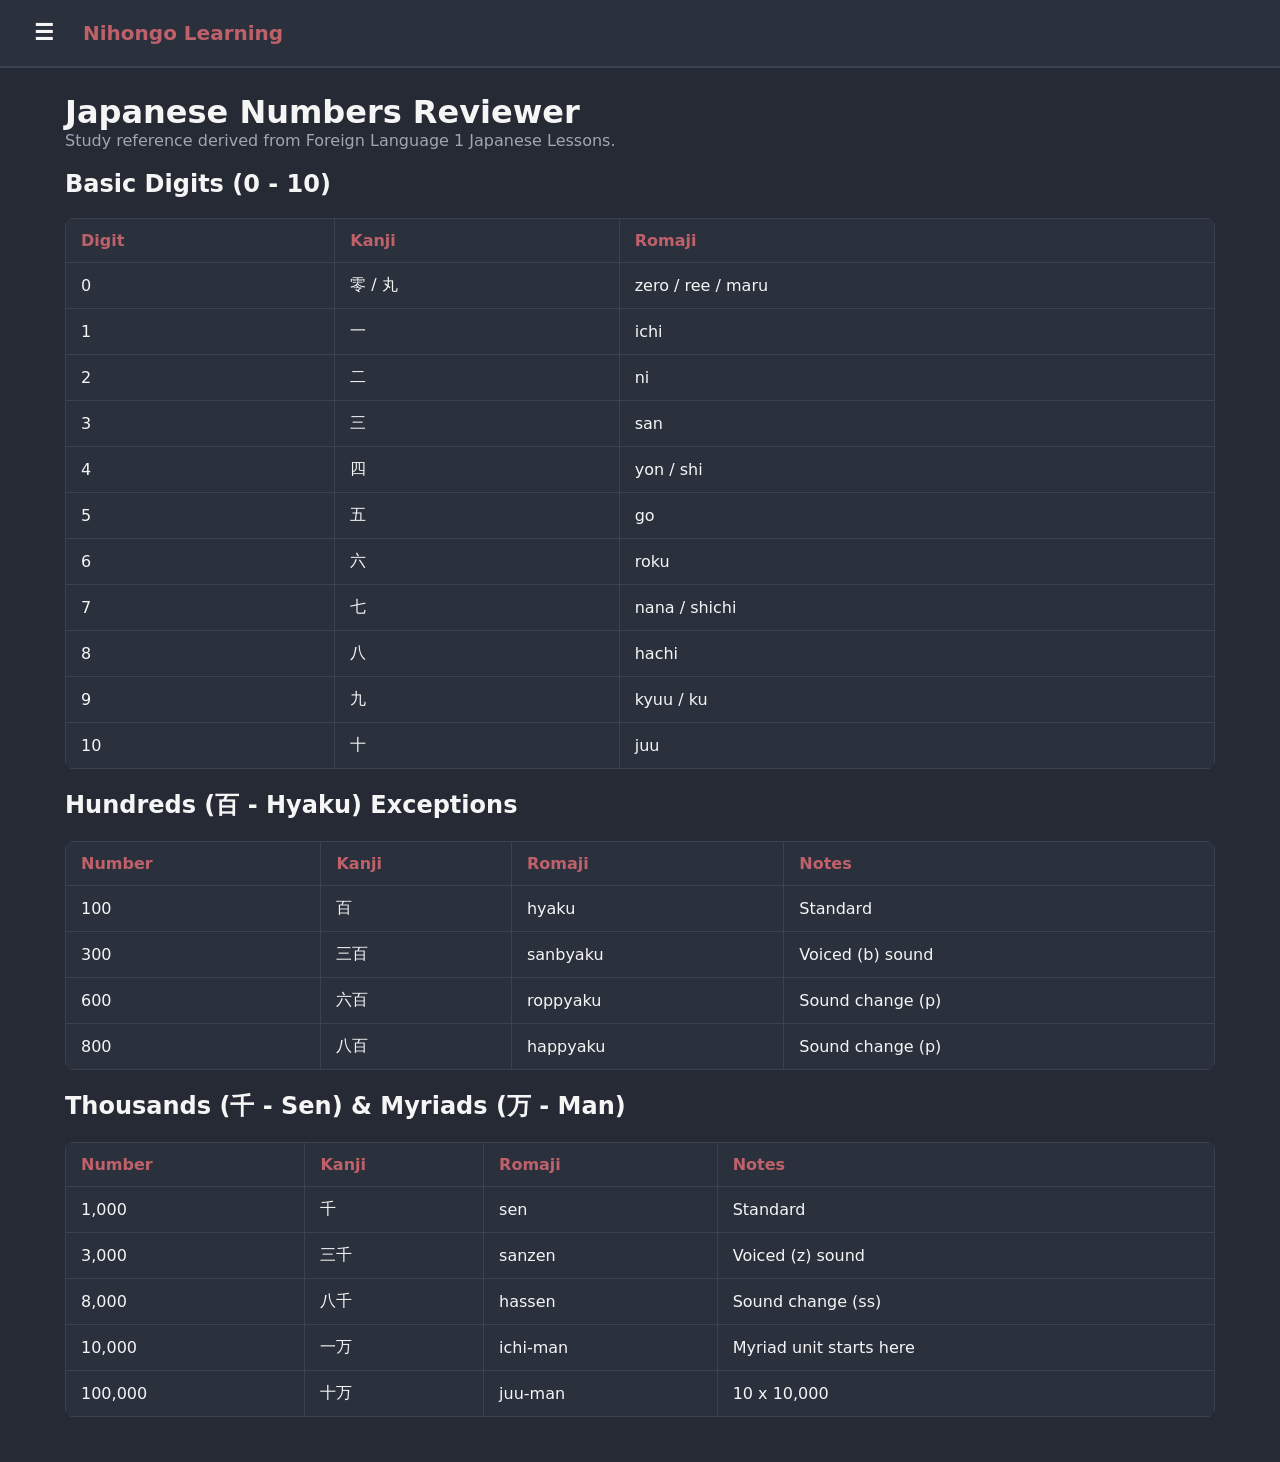
==== numbers-resource.html @ a534715d "feat: many new features/sections but broken links" ====
<!DOCTYPE html>
<html lang="en">
<head>
    <meta charset="UTF-8">
    <meta name="viewport" content="width=device-width, initial-scale=1.0">
    <title>Numbers Resource - Nihongo Learning</title>
    <link rel="stylesheet" href="style.css">
</head>
<body>

    <!-- Top Navigation Bar -->
    <header class="navbar">
        <button id="sidebar-toggle" class="icon-btn" onclick="toggleSidebar()">☰</button>
        <h1 onclick="switchView('dashboard')" class="app-title">Nihongo Learning</h1>
    </header>

    <!-- Collapsible Sidebar -->
    <aside id="sidebar" class="sidebar">
        <div class="sidebar-header">
            <button class="close-btn" onclick="toggleSidebar()">✕</button>
        </div>
        <nav class="sidebar-nav">
            <!-- <button onclick="switchView('dashboard')">Dashboard</button> -->
            <button onclick="switchView('hiragana')">Hiragana Quiz</button>
            <button onclick="switchView('katakana')">Katakana Quiz</button>
            <button onclick="switchView('numbers')">Numbers Quiz</button>
            <button onclick="switchView('time')">Clock Time Quiz</button>
            <button onclick="switchView('resources')">Learning Resources</button>
        </nav>
    </aside>

    <!-- Main Content -->
    <main class="main-content">
        <h1>Japanese Numbers Reviewer</h1>
        <p style="color: var(--text-muted); margin-bottom: 20px;">Study reference derived from Foreign Language 1 Japanese Lessons.</p>

        <h2>Basic Digits (0 - 10)</h2>
        <table class="reviewer-table">
            <thead>
                <tr><th>Digit</th><th>Kanji</th><th>Romaji</th></tr>
            </thead>
            <tbody>
                <tr><td>0</td><td>零 / 丸</td><td>zero / ree / maru</td></tr>
                <tr><td>1</td><td>一</td><td>ichi</td></tr>
                <tr><td>2</td><td>二</td><td>ni</td></tr>
                <tr><td>3</td><td>三</td><td>san</td></tr>
                <tr><td>4</td><td>四</td><td>yon / shi</td></tr>
                <tr><td>5</td><td>五</td><td>go</td></tr>
                <tr><td>6</td><td>六</td><td>roku</td></tr>
                <tr><td>7</td><td>七</td><td>nana / shichi</td></tr>
                <tr><td>8</td><td>八</td><td>hachi</td></tr>
                <tr><td>9</td><td>九</td><td>kyuu / ku</td></tr>
                <tr><td>10</td><td>十</td><td>juu</td></tr>
            </tbody>
        </table>

        <h2>Hundreds (百 - Hyaku) Exceptions</h2>
        <table class="reviewer-table">
            <thead>
                <tr><th>Number</th><th>Kanji</th><th>Romaji</th><th>Notes</th></tr>
            </thead>
            <tbody>
                <tr><td>100</td><td>百</td><td>hyaku</td><td>Standard</td></tr>
                <tr><td>300</td><td>三百</td><td>sanbyaku</td><td>Voiced (b) sound</td></tr>
                <tr><td>600</td><td>六百</td><td>roppyaku</td><td>Sound change (p)</td></tr>
                <tr><td>800</td><td>八百</td><td>happyaku</td><td>Sound change (p)</td></tr>
            </tbody>
        </table>

        <h2>Thousands (千 - Sen) & Myriads (万 - Man)</h2>
        <table class="reviewer-table">
            <thead>
                <tr><th>Number</th><th>Kanji</th><th>Romaji</th><th>Notes</th></tr>
            </thead>
            <tbody>
                <tr><td>1,000</td><td>千</td><td>sen</td><td>Standard</td></tr>
                <tr><td>3,000</td><td>三千</td><td>sanzen</td><td>Voiced (z) sound</td></tr>
                <tr><td>8,000</td><td>八千</td><td>hassen</td><td>Sound change (ss)</td></tr>
                <tr><td>10,000</td><td>一万</td><td>ichi-man</td><td>Myriad unit starts here</td></tr>
                <tr><td>100,000</td><td>十万</td><td>juu-man</td><td>10 x 10,000</td></tr>
            </tbody>
        </table>
    </main>

    <script src="script.js"></script>
</body>
</html>
---- style.css ----
:root {
    --primary: #bf616a;
    --primary-hover: #bf616a;
    --secondary: #2b313c;
    --bg-color: #252a34;
    --card-bg: #2b313c;
    --text-color: #f5f5f5;
    --text-muted: #a0a6b2;
    --border-color: #3b4252;
    --correct-bg: #2e3e38;
    --correct-border: #a3be8c;
    --incorrect-bg: #4c3238;
    --incorrect-border: #bf616a;
}

* {
    box-sizing: border-box;
    margin: 0;
    padding: 0;
}

body {
    font-family: 'Segoe UI', system-ui, -apple-system, BlinkMacSystemFont, Roboto, sans-serif;
    background-color: var(--bg-color);
    color: var(--text-color);
    min-height: 100vh;
    display: flex;
    flex-direction: column;
}

/* Navbar */
.navbar {
    background-color: var(--secondary);
    display: flex;
    align-items: center;
    padding: 12px 20px;
    border-bottom: 2px solid var(--border-color);
    position: sticky;
    top: 0;
    z-index: 100;
}

.icon-btn {
    background: transparent;
    border: none;
    color: var(--text-color);
    font-size: 22px;
    cursor: pointer;
    margin-right: 15px;
}

.app-title {
    font-size: 20px;
    font-weight: bold;
    color: var(--primary);
    cursor: pointer;
}

/* Sidebar */
.sidebar {
    position: fixed;
    top: 0;
    left: -260px;
    width: 260px;
    height: 100%;
    background-color: var(--secondary);
    border-right: 2px solid var(--border-color);
    z-index: 200;
    transition: left 0.3s ease;
    display: flex;
    flex-direction: column;
}

.sidebar.open {
    left: 0;
}

.sidebar-header {
    display: flex;
    justify-content: space-between;
    align-items: center;
    padding: 18px 20px;
    border-bottom: 1px solid var(--border-color);
    font-weight: bold;
    color: var(--primary);
}

.close-btn {
    background: transparent;
    border: none;
    color: var(--text-color);
    font-size: 18px;
    cursor: pointer;
}

.sidebar-nav {
    display: flex;
    flex-direction: column;
    padding: 15px 10px;
    gap: 8px;
}

.sidebar-nav button {
    background: transparent;
    color: var(--text-color);
    border: none;
    padding: 12px 15px;
    text-align: left;
    font-size: 15px;
    border-radius: 6px;
    cursor: pointer;
    transition: background 0.2s;
}

.sidebar-nav button:hover {
    background-color: var(--primary);
}

/* Main Layout & Views */
main {
    flex: 1;
    padding: 25px;
    max-width: 1200px;
    width: 100%;
    margin: 0 auto;
}

.view {
    display: none;
}

.view.active {
    display: block;
}

/* Dashboard */
.dashboard-hero {
    text-align: center;
    margin-bottom: 30px;
}

.dashboard-hero h2 {
    color: var(--text-color);
    font-size: 28px;
    margin-bottom: 8px;
}

.dashboard-hero p {
    color: var(--text-muted);
}

.section-title {
    font-size: 18px;
    font-weight: bold;
    color: var(--primary);
    margin: 25px 0 15px 0;
    border-left: 4px solid var(--primary);
    padding-left: 10px;
}

.dashboard-grid {
    display: grid;
    grid-template-columns: repeat(auto-fill, minmax(240px, 1fr));
    gap: 20px;
}

.dash-card {
    background-color: var(--card-bg);
    border-radius: 10px;
    padding: 22px;
    text-align: center;
    border: 1px solid var(--border-color);
    text-decoration: none;
    color: var(--text-color);
    transition: transform 0.2s, border-color 0.2s;
    display: flex;
    flex-direction: column;
    justify-content: space-between;
    cursor: pointer;
}

.dash-card:hover {
    transform: translateY(-4px);
    border-color: var(--primary);
}

.dash-icon {
    font-size: 36px;
    margin-bottom: 12px;
}

.dash-card h3 {
    margin-bottom: 8px;
    font-size: 18px;
}

.dash-card p {
    font-size: 13px;
    color: var(--text-muted);
    margin-bottom: 15px;
}

.primary-btn {
    background-color: var(--primary);
    color: white;
    border: none;
    padding: 10px 16px;
    border-radius: 6px;
    cursor: pointer;
    font-weight: bold;
    transition: opacity 0.2s;
}

.primary-btn:hover {
    opacity: 0.9;
}

#kana-quiz-title, .quiz-title {
    margin-bottom: 8px;
}

.section-margin {
    margin-bottom: 16px;
}

/* Controls */
.controls-wrapper {
    display: flex;
    flex-direction: column;
    gap: 12px;
    background-color: var(--card-bg);
    padding: 15px;
    border-radius: 8px;
    margin-bottom: 25px;
    border: 1px solid var(--border-color);
}

.control-group {
    display: flex;
    gap: 8px;
    flex-wrap: wrap;
    align-items: center;
}

.control-label {
    font-size: 13px;
    color: var(--text-muted);
    font-weight: bold;
    margin-right: 5px;
}

button {
    padding: 8px 14px;
    font-size: 13px;
    cursor: pointer;
    border: 1px solid var(--border-color);
    background-color: transparent;
    color: var(--text-color);
    border-radius: 6px;
    transition: all 0.2s ease-in-out;
    font-weight: bold;
}

button.active {
    background-color: var(--primary);
    border-color: var(--primary);
    color: white;
}

button.action-btn {
    border-color: var(--primary);
    color: var(--primary);
}

button.action-btn:hover {
    background-color: var(--primary);
    color: white;
}

button:hover:not(.action-btn):not(.active) {
    background-color: var(--border-color);
}

/* Quiz Cards Grid */
.grid {
    display: grid;
    grid-template-columns: repeat(auto-fill, minmax(160px, 1fr));
    gap: 15px;
}

.card {
    background-color: var(--card-bg);
    border-radius: 8px;
    padding: 18px 12px;
    display: flex;
    flex-direction: column;
    align-items: center;
    border: 1px solid var(--border-color);
}

.prompt-text {
    font-size: 26px;
    font-weight: bold;
    margin-bottom: 12px;
    height: 44px;
    display: flex;
    align-items: center;
    justify-content: center;
}

input {
    width: 100%;
    padding: 8px;
    box-sizing: border-box;
    border: 2px solid var(--border-color);
    background-color: var(--bg-color);
    color: var(--text-color);
    border-radius: 5px;
    text-align: center;
    font-size: 14px;
    outline: none;
    transition: border-color 0.2s, background-color 0.2s;
}

input.correct {
    border-color: var(--correct-border);
    background-color: var(--correct-bg);
}

input.incorrect {
    border-color: var(--incorrect-border);
    background-color: var(--incorrect-bg);
}

.answer-hint {
    margin-top: 8px;
    font-size: 12px;
    color: var(--primary);
    font-weight: bold;
    min-height: 15px;
    opacity: 0;
    transition: opacity 0.2s;
    word-break: break-word;
    text-align: center;
}

.show-answers .answer-hint {
    opacity: 1;
}

/* Reader Pages (HTML Reviewers) */
.reviewer-body {
    max-width: 900px;
    margin: 30px auto;
    padding: 20px;
}

.reviewer-table {
    width: 100%;
    border-collapse: collapse;
    margin: 20px 0;
    background-color: var(--card-bg);
    border-radius: 8px;
    overflow: hidden;
}

.reviewer-table th, .reviewer-table td {
    padding: 12px 15px;
    border: 1px solid var(--border-color);
    text-align: left;
}

.reviewer-table th {
    background-color: var(--secondary);
    color: var(--primary);
}
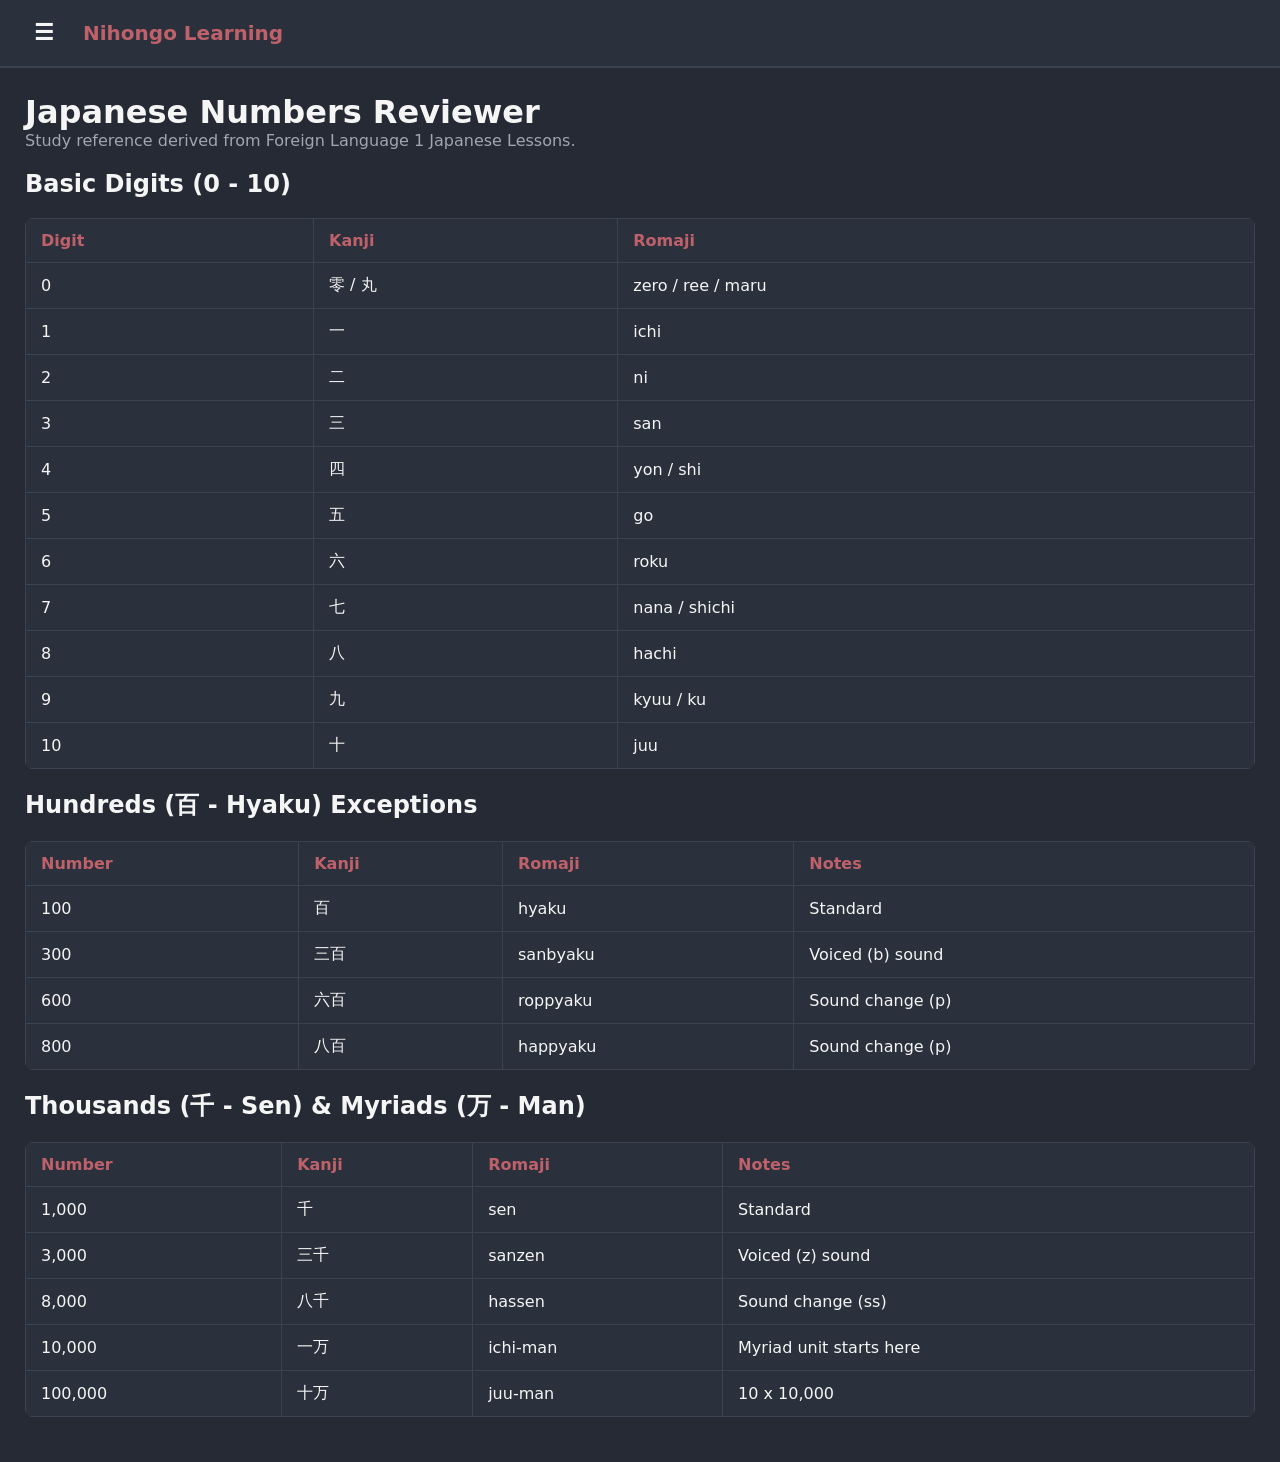
==== commit 47328739: "fix: all new feature bugs" ====
--- a/numbers-resource.html
+++ b/numbers-resource.html
@@ -20,7 +20,6 @@
             <button class="close-btn" onclick="toggleSidebar()">✕</button>
         </div>
         <nav class="sidebar-nav">
-            <!-- <button onclick="switchView('dashboard')">Dashboard</button> -->
             <button onclick="switchView('hiragana')">Hiragana Quiz</button>
             <button onclick="switchView('katakana')">Katakana Quiz</button>
             <button onclick="switchView('numbers')">Numbers Quiz</button>
--- a/style.css
+++ b/style.css
@@ -1,6 +1,6 @@
 :root {
     --primary: #bf616a;
-    --primary-hover: #bf616a;
+    --primary-hover: #d06f79;
     --secondary: #2b313c;
     --bg-color: #252a34;
     --card-bg: #2b313c;
@@ -120,7 +120,7 @@
 main {
     flex: 1;
     padding: 25px;
-    max-width: 1200px;
+    max-width: 1600px;
     width: 100%;
     margin: 0 auto;
 }
@@ -147,6 +147,12 @@
 
 .dashboard-hero p {
     color: var(--text-muted);
+}
+
+.dashboard-container {
+    max-width: 1200px;
+    margin: 0 auto;
+    width: 100%;
 }
 
 .section-title {
@@ -156,6 +162,7 @@
     margin: 25px 0 15px 0;
     border-left: 4px solid var(--primary);
     padding-left: 10px;
+    
 }
 
 .dashboard-grid {
@@ -208,11 +215,11 @@
     border-radius: 6px;
     cursor: pointer;
     font-weight: bold;
-    transition: opacity 0.2s;
+    transition: background-color 0.2s;
 }
 
 .primary-btn:hover {
-    opacity: 0.9;
+    background-color: var(--primary-hover);
 }
 
 #kana-quiz-title, .quiz-title {
@@ -284,14 +291,15 @@
 /* Quiz Cards Grid */
 .grid {
     display: grid;
-    grid-template-columns: repeat(auto-fill, minmax(160px, 1fr));
-    gap: 15px;
+    grid-template-columns: repeat(auto-fill, minmax(210px, 1fr)); /* Increased from 160px for wider cards */
+    gap: 20px; /* Slightly increased gap for larger cards */
+    align-items: start;
 }
 
 .card {
     background-color: var(--card-bg);
-    border-radius: 8px;
-    padding: 18px 12px;
+    border-radius: 10px;
+    padding: 24px 16px; /* Increased padding */
     display: flex;
     flex-direction: column;
     align-items: center;
@@ -299,13 +307,15 @@
 }
 
 .prompt-text {
-    font-size: 26px;
+    font-size: 32px; /* Reduced from 26px so long kanji/time strings fit cleanly */
     font-weight: bold;
     margin-bottom: 12px;
-    height: 44px;
+    height: 48px; /* Fixed height for 1-2 lines of prompt text */
     display: flex;
     align-items: center;
     justify-content: center;
+    text-align: center;
+    word-break: break-word;
 }
 
 input {
@@ -334,27 +344,25 @@
 
 .answer-hint {
     margin-top: 8px;
-    font-size: 12px;
-    color: var(--primary);
-    font-weight: bold;
-    min-height: 15px;
+    font-size: 11px; /* Slightly smaller for long romaji variations */
+    color: var(--primary);
+    font-weight: bold;
+    height: 36px; /* Fixed height so all cards reserve identical answer space */
     opacity: 0;
     transition: opacity 0.2s;
     word-break: break-word;
     text-align: center;
+    display: flex;
+    align-items: center;
+    justify-content: center;
+    overflow-y: auto; /* Handles extremely long romaji variations smoothly */
 }
 
 .show-answers .answer-hint {
     opacity: 1;
 }
 
-/* Reader Pages (HTML Reviewers) */
-.reviewer-body {
-    max-width: 900px;
-    margin: 30px auto;
-    padding: 20px;
-}
-
+/* Reviewer Pages */
 .reviewer-table {
     width: 100%;
     border-collapse: collapse;
